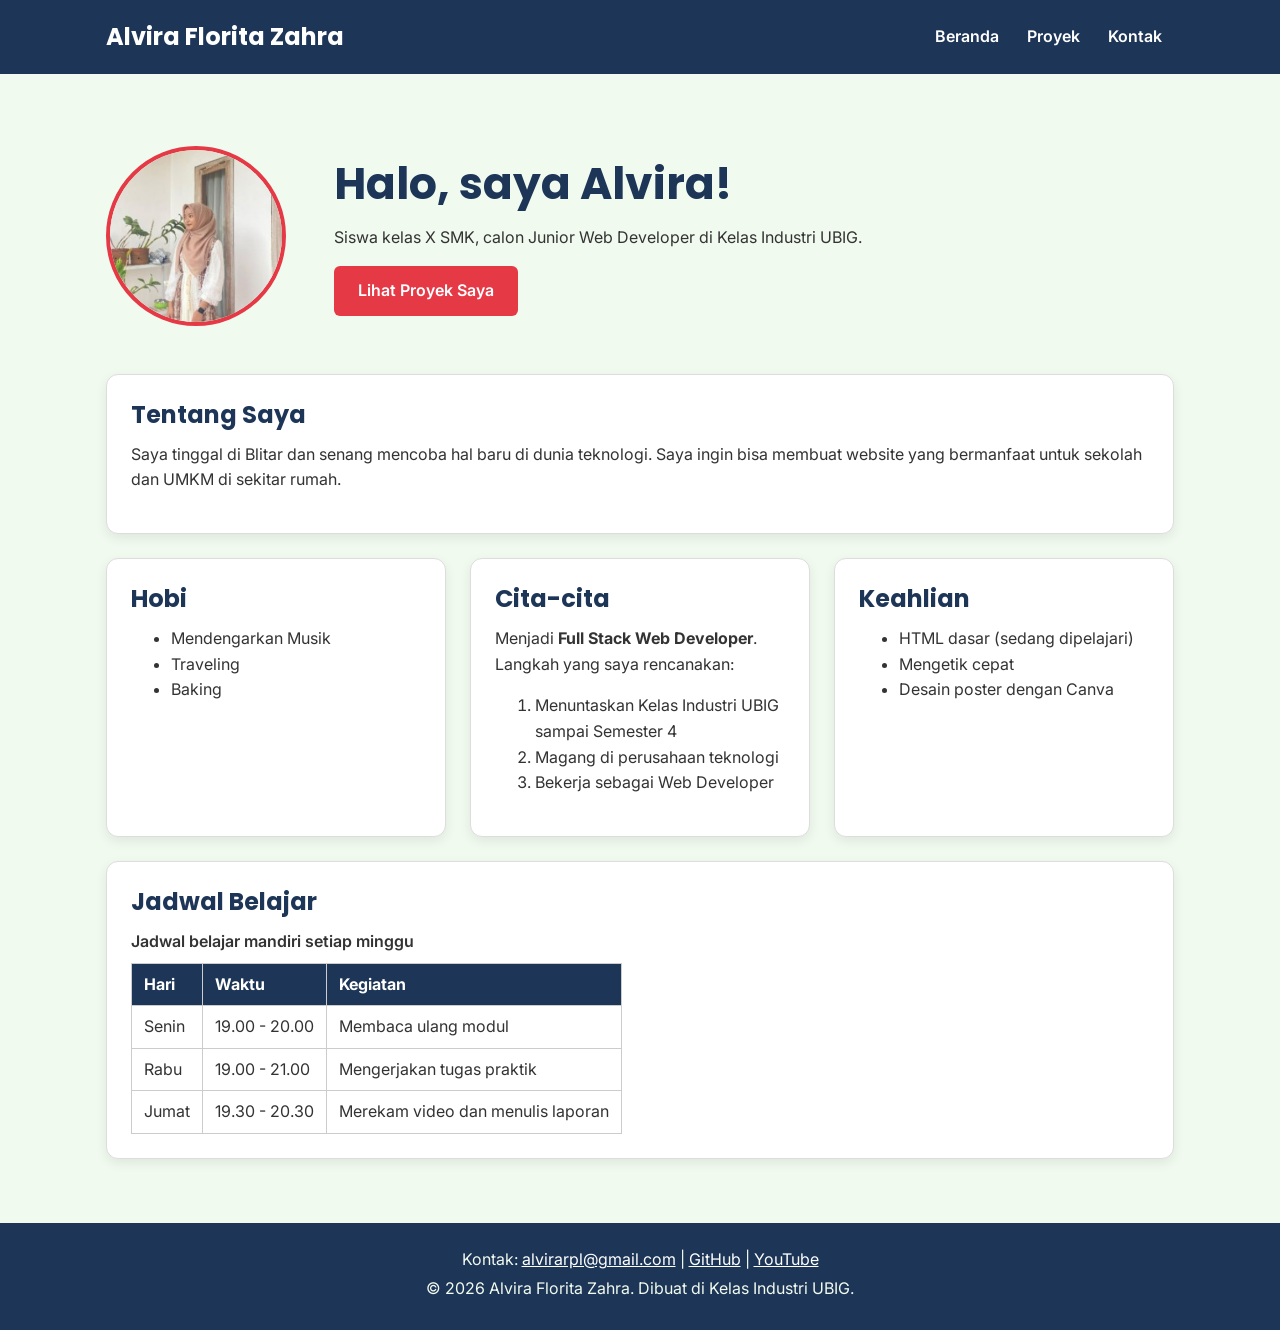
==== index.html @ 4e672d51 "feat: menambahkan html pertama" ====
<!DOCTYPE html>
<html lang="id">
<head>
  <meta charset="UTF-8">
  <meta name="viewport" content="width=device-width, initial-scale=1.0">
  <title>Alvira Florita Zahra | Beranda</title>
  <link rel="preconnect" href="https://fonts.googleapis.com">
  <link rel="preconnect" href="https://fonts.gstatic.com" crossorigin>
  <link href="https://fonts.googleapis.com/css2?family=Inter:wght@400;600&family=Poppins:wght@600;700&display=swap" rel="stylesheet">
  <link rel="stylesheet" href="css/style.css">
</head>
<body>
  <header>
    <div class="container navbar">
      <h1>Alvira Florita Zahra</h1>
      <nav class="menu-laptop">
        <ul>
          <li><a href="index.html">Beranda</a></li>
          <li><a href="proyek.html">Proyek</a></li>
          <li><a href="kontak.html">Kontak</a></li>
        </ul>
      </nav>
      <!-- Tantangan: menu ponsel yang bisa dibuka-tutup -->
      <details class="menu-ponsel">
        <summary>Menu</summary>
        <nav>
          <ul>
            <li><a href="index.html">Beranda</a></li>
            <li><a href="proyek.html">Proyek</a></li>
            <li><a href="kontak.html">Kontak</a></li>
          </ul>
        </nav>
      </details>
    </div>
  </header>

  <main>
    <div class="container">
      <section class="hero">
        <img src="img/Foto Profil.jpg" alt="Foto profil Andi Pratama" width="180">
        <div>
          <h2>Halo, saya Alvira!</h2>
          <p>Siswa kelas X SMK, calon Junior Web Developer di Kelas Industri UBIG.</p>
          <a href="proyek.html" class="tombol">Lihat Proyek Saya</a>
        </div>
      </section>

      <section class="kartu">
        <h2>Tentang Saya</h2>
        <p>Saya tinggal di Blitar dan senang mencoba hal baru di dunia teknologi. Saya ingin bisa membuat website yang bermanfaat untuk sekolah dan UMKM di sekitar rumah.</p>
      </section>

      <div class="daftar-kartu">
        <section class="kartu">
          <h2>Hobi</h2>
          <ul>
            <li>Mendengarkan Musik</li>
            <li>Traveling</li>
            <li>Baking</li>
          </ul>
        </section>

        <section class="kartu">
          <h2>Cita-cita</h2>
          <p>Menjadi <strong>Full Stack Web Developer</strong>. Langkah yang saya rencanakan:</p>
          <ol>
            <li>Menuntaskan Kelas Industri UBIG sampai Semester 4</li>
            <li>Magang di perusahaan teknologi</li>
            <li>Bekerja sebagai Web Developer</li>
          </ol>
        </section>

        <section class="kartu">
          <h2>Keahlian</h2>
          <ul>
            <li>HTML dasar (sedang dipelajari)</li>
            <li>Mengetik cepat</li>
            <li>Desain poster dengan Canva</li>
          </ul>
        </section>
      </div>

      <section class="kartu">
        <h2>Jadwal Belajar</h2>
        <table>
          <caption>Jadwal belajar mandiri setiap minggu</caption>
          <thead>
            <tr>
              <th>Hari</th>
              <th>Waktu</th>
              <th>Kegiatan</th>
            </tr>
          </thead>
          <tbody>
            <tr>
              <td>Senin</td>
              <td>19.00 - 20.00</td>
              <td>Membaca ulang modul</td>
            </tr>
            <tr>
              <td>Rabu</td>
              <td>19.00 - 21.00</td>
              <td>Mengerjakan tugas praktik</td>
            </tr>
            <tr>
              <td>Jumat</td>
              <td>19.30 - 20.30</td>
              <td>Merekam video dan menulis laporan</td>
            </tr>
          </tbody>
        </table>
      </section>
    </div>
  </main>

  <footer>
    <p>Kontak: <a href="mailto:alvirarpl@gmail.com">alvirarpl@gmail.com</a> |
      <a href="https://github.com/" target="_blank">GitHub</a> |
      <a href="https://www.youtube.com/" target="_blank">YouTube</a></p>
    <p>&copy; 2026 Alvira Florita Zahra. Dibuat di Kelas Industri UBIG.</p>
  </footer>
</body>
</html>
---- css/style.css ----
/* Gaya portofolio Alvira Florita Zahra
   Palet: #1D3557 (utama), #E63946 (aksen), #F1FAEE (latar)
   Huruf: Poppins (judul), Inter (isi)
   Tata letak: mobile first, titik ubah 768px (tablet) dan 1024px (laptop) */

/* 1. Reset */
* {
  box-sizing: border-box;
  margin: 0;
}

img {
  max-width: 100%;
  height: auto;
}

/* 2. Dasar halaman: warna dan huruf */
body {
  font-family: "Inter", Arial, sans-serif;
  font-size: 1rem;
  line-height: 1.6;
  color: #333333;
  background-color: #F1FAEE;
}

h1, h2, h3 {
  font-family: "Poppins", Arial, sans-serif;
  color: #1D3557;
  line-height: 1.3;
}

h2 {
  margin-bottom: 0.75rem;
}

p, ul, ol {
  margin-bottom: 1rem;
}

a {
  color: #E63946;
}

/* 3. Wadah, header, dan menu */
.container {
  max-width: 1100px;
  margin: 0 auto;
  padding: 0 1rem;
}

header {
  background-color: #1D3557;
  color: #FFFFFF;
  padding: 1rem 0;
}

header h1 {
  color: #FFFFFF;
  font-size: 1.5rem;
}

.navbar {
  display: flex;
  flex-wrap: wrap;
  justify-content: space-between;
  align-items: center;
  gap: 0.5rem;
}

nav ul {
  display: flex;
  gap: 0.25rem;
  padding: 0;
  margin: 0;
  list-style: none;
}

nav a {
  display: inline-block;
  padding: 0.5rem 0.75rem;
  border-radius: 6px;
  color: #FFFFFF;
  font-weight: 600;
  text-decoration: none;
}

/* Tantangan: menu ponsel buka-tutup dengan details */
.menu-laptop {
  display: none;
}

.menu-ponsel summary {
  padding: 0.5rem 0.75rem;
  border: 1px solid #FFFFFF;
  border-radius: 6px;
  font-weight: 600;
  cursor: pointer;
}

.menu-ponsel ul {
  flex-direction: column;
  margin-top: 0.5rem;
}

/* 4. Isi utama, hero, dan kartu */
main {
  padding: 1.5rem 0;
}

.hero {
  display: flex;
  flex-direction: column;
  align-items: center;
  gap: 1.5rem;
  padding: 1rem 0 2rem;
  text-align: center;
}

.hero img {
  border: 4px solid #E63946;
  border-radius: 50%;
}

.hero h2 {
  font-size: 2rem;
}

.tombol {
  display: inline-block;
  padding: 0.75rem 1.5rem;
  border-radius: 6px;
  background-color: #E63946;
  color: #FFFFFF;
  font-weight: 600;
  text-decoration: none;
}

.kartu {
  background-color: #FFFFFF;
  padding: 1rem;
  margin-bottom: 1.5rem;
  border: 1px solid #DDDDDD;
  border-radius: 12px;
  box-shadow: 0 4px 12px rgba(0, 0, 0, 0.08);
}

.daftar-kartu {
  display: flex;
  flex-wrap: wrap;
  gap: 1.5rem;
  margin-bottom: 1.5rem;
}

.daftar-kartu .kartu {
  flex: 1 1 280px;
  margin-bottom: 0;
}

article img {
  border-radius: 8px;
  border: 1px solid #DDDDDD;
}

/* 5. Tabel */
table {
  border-collapse: collapse;
}

caption {
  font-weight: 600;
  text-align: left;
  margin-bottom: 0.5rem;
}

th, td {
  border: 1px solid #CCCCCC;
  padding: 0.5rem 0.75rem;
  text-align: left;
}

th {
  background-color: #1D3557;
  color: #FFFFFF;
}

/* 6. Form */
label {
  font-weight: 600;
}

input, select, textarea {
  width: 100%;
  max-width: 22rem;
  padding: 0.6rem;
  margin-top: 0.25rem;
  border: 1px solid #CCCCCC;
  border-radius: 6px;
  font-family: inherit;
  font-size: 1rem;
}

button {
  padding: 0.75rem 1.5rem;
  border: none;
  border-radius: 6px;
  background-color: #E63946;
  color: #FFFFFF;
  font-family: inherit;
  font-size: 1rem;
  font-weight: 600;
  cursor: pointer;
}

/* 7. Footer */
footer {
  background-color: #1D3557;
  color: #F1FAEE;
  text-align: center;
  padding: 1.5rem;
}

footer p {
  margin-bottom: 0.25rem;
}

footer a {
  color: #FFFFFF;
}

/* 8. Tablet: lebar layar 768px ke atas */
@media (min-width: 768px) {
  .menu-laptop {
    display: block;
  }

  .menu-ponsel {
    display: none;
  }

  .hero {
    flex-direction: row;
    padding: 2rem 0 3rem;
    text-align: left;
  }

  .kartu {
    padding: 1.5rem;
  }
}

/* 9. Laptop: lebar layar 1024px ke atas */
@media (min-width: 1024px) {
  main {
    padding: 2.5rem 0;
  }

  .hero {
    gap: 3rem;
  }

  .hero h2 {
    font-size: 2.75rem;
  }
}
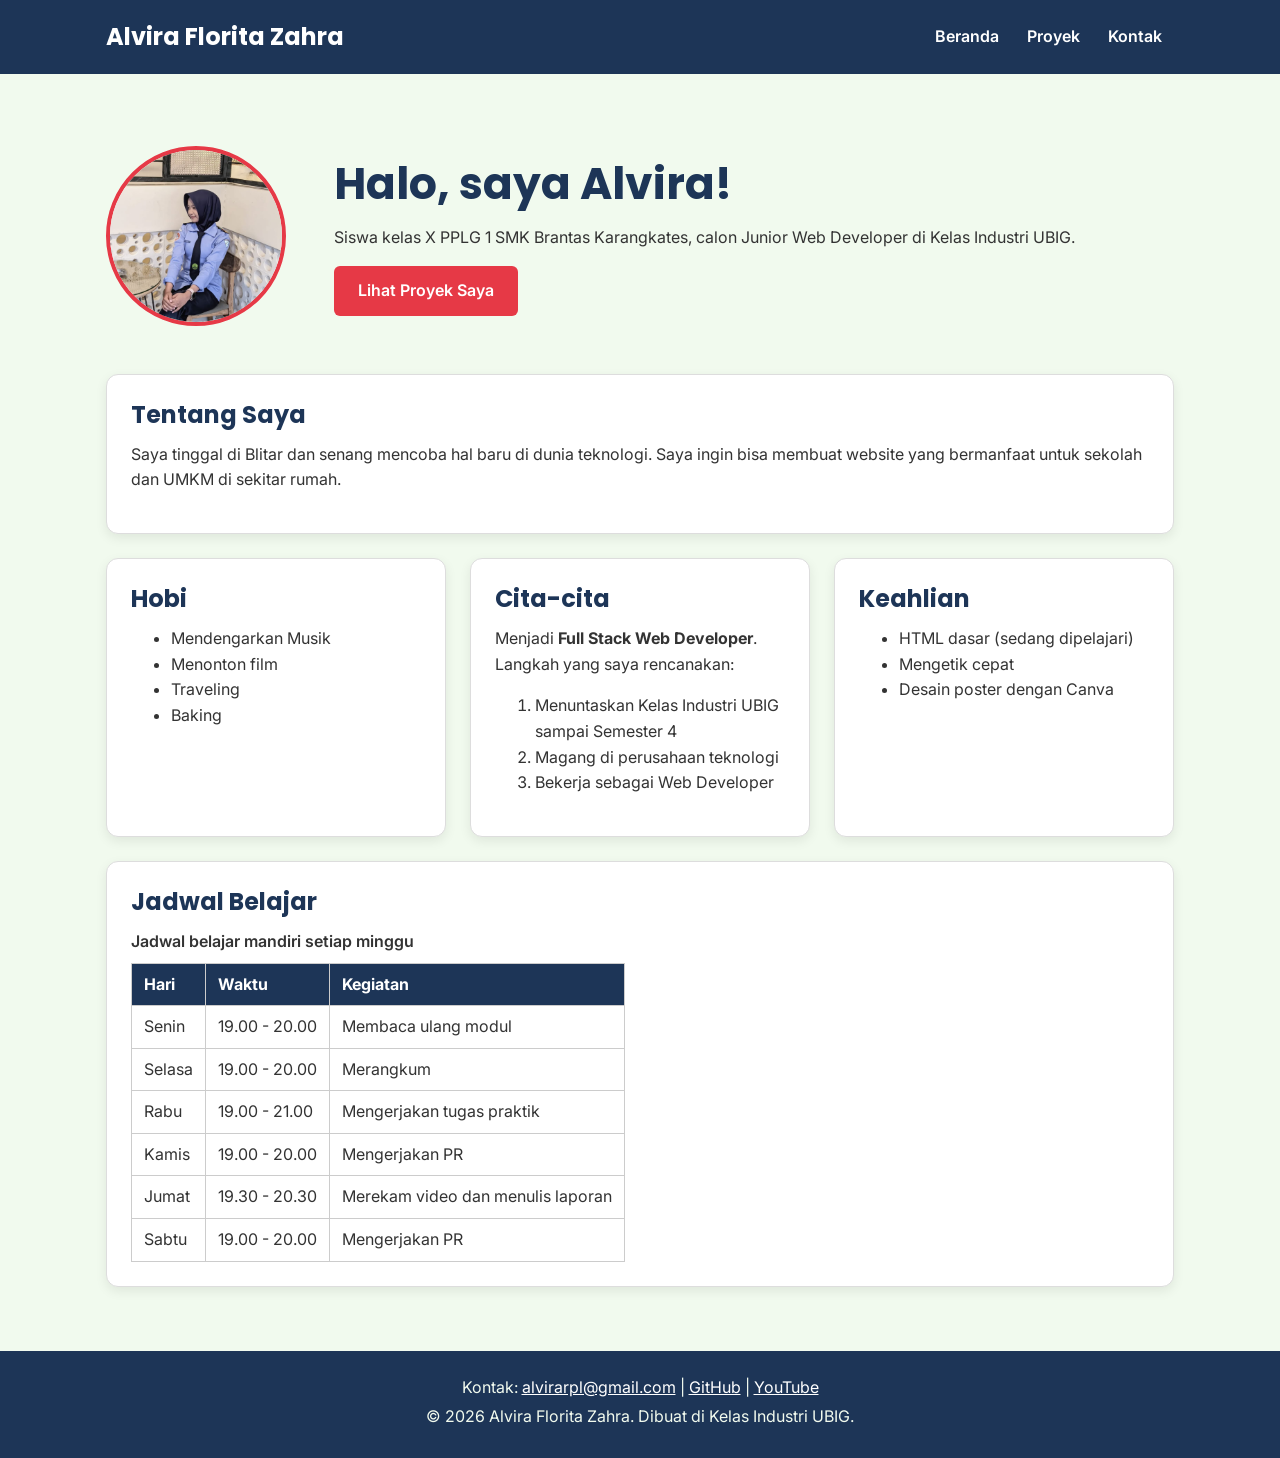
==== commit 0702c595: "Mendaftarkan file HTML dan CSS profil digital" ====
--- a/index.html
+++ b/index.html
@@ -37,10 +37,10 @@
   <main>
     <div class="container">
       <section class="hero">
-        <img src="img/Foto Profil.jpg" alt="Foto profil Andi Pratama" width="180">
+        <img src="img/photoprofile.jpeg" alt="Foto profil Andi Pratama" width="180">
         <div>
           <h2>Halo, saya Alvira!</h2>
-          <p>Siswa kelas X SMK, calon Junior Web Developer di Kelas Industri UBIG.</p>
+          <p>Siswa kelas X PPLG 1 SMK Brantas Karangkates, calon Junior Web Developer di Kelas Industri UBIG.</p>
           <a href="proyek.html" class="tombol">Lihat Proyek Saya</a>
         </div>
       </section>
@@ -55,6 +55,7 @@
           <h2>Hobi</h2>
           <ul>
             <li>Mendengarkan Musik</li>
+            <li>Menonton film</li>
             <li>Traveling</li>
             <li>Baking</li>
           </ul>
@@ -98,14 +99,29 @@
               <td>Membaca ulang modul</td>
             </tr>
             <tr>
+              <td>Selasa</td>
+              <td>19.00 - 20.00</td>
+              <td>Merangkum</td>
+            </tr>
+            <tr>
               <td>Rabu</td>
               <td>19.00 - 21.00</td>
               <td>Mengerjakan tugas praktik</td>
             </tr>
             <tr>
+              <td>Kamis</td>
+              <td>19.00 - 20.00</td>
+              <td>Mengerjakan PR</td>
+            </tr>
+            <tr>
               <td>Jumat</td>
               <td>19.30 - 20.30</td>
               <td>Merekam video dan menulis laporan</td>
+            </tr>
+            <tr>
+              <td>Sabtu</td>
+              <td>19.00 - 20.00</td>
+              <td>Mengerjakan PR</td>
             </tr>
           </tbody>
         </table>
@@ -115,8 +131,8 @@
 
   <footer>
     <p>Kontak: <a href="mailto:alvirarpl@gmail.com">alvirarpl@gmail.com</a> |
-      <a href="https://github.com/" target="_blank">GitHub</a> |
-      <a href="https://www.youtube.com/" target="_blank">YouTube</a></p>
+      <a href="https://github.com/floritazahra" target="_blank">GitHub</a> |
+      <a href="https://www.youtube.com/@AlviraRpl" target="_blank">YouTube</a></p>
     <p>&copy; 2026 Alvira Florita Zahra. Dibuat di Kelas Industri UBIG.</p>
   </footer>
 </body>
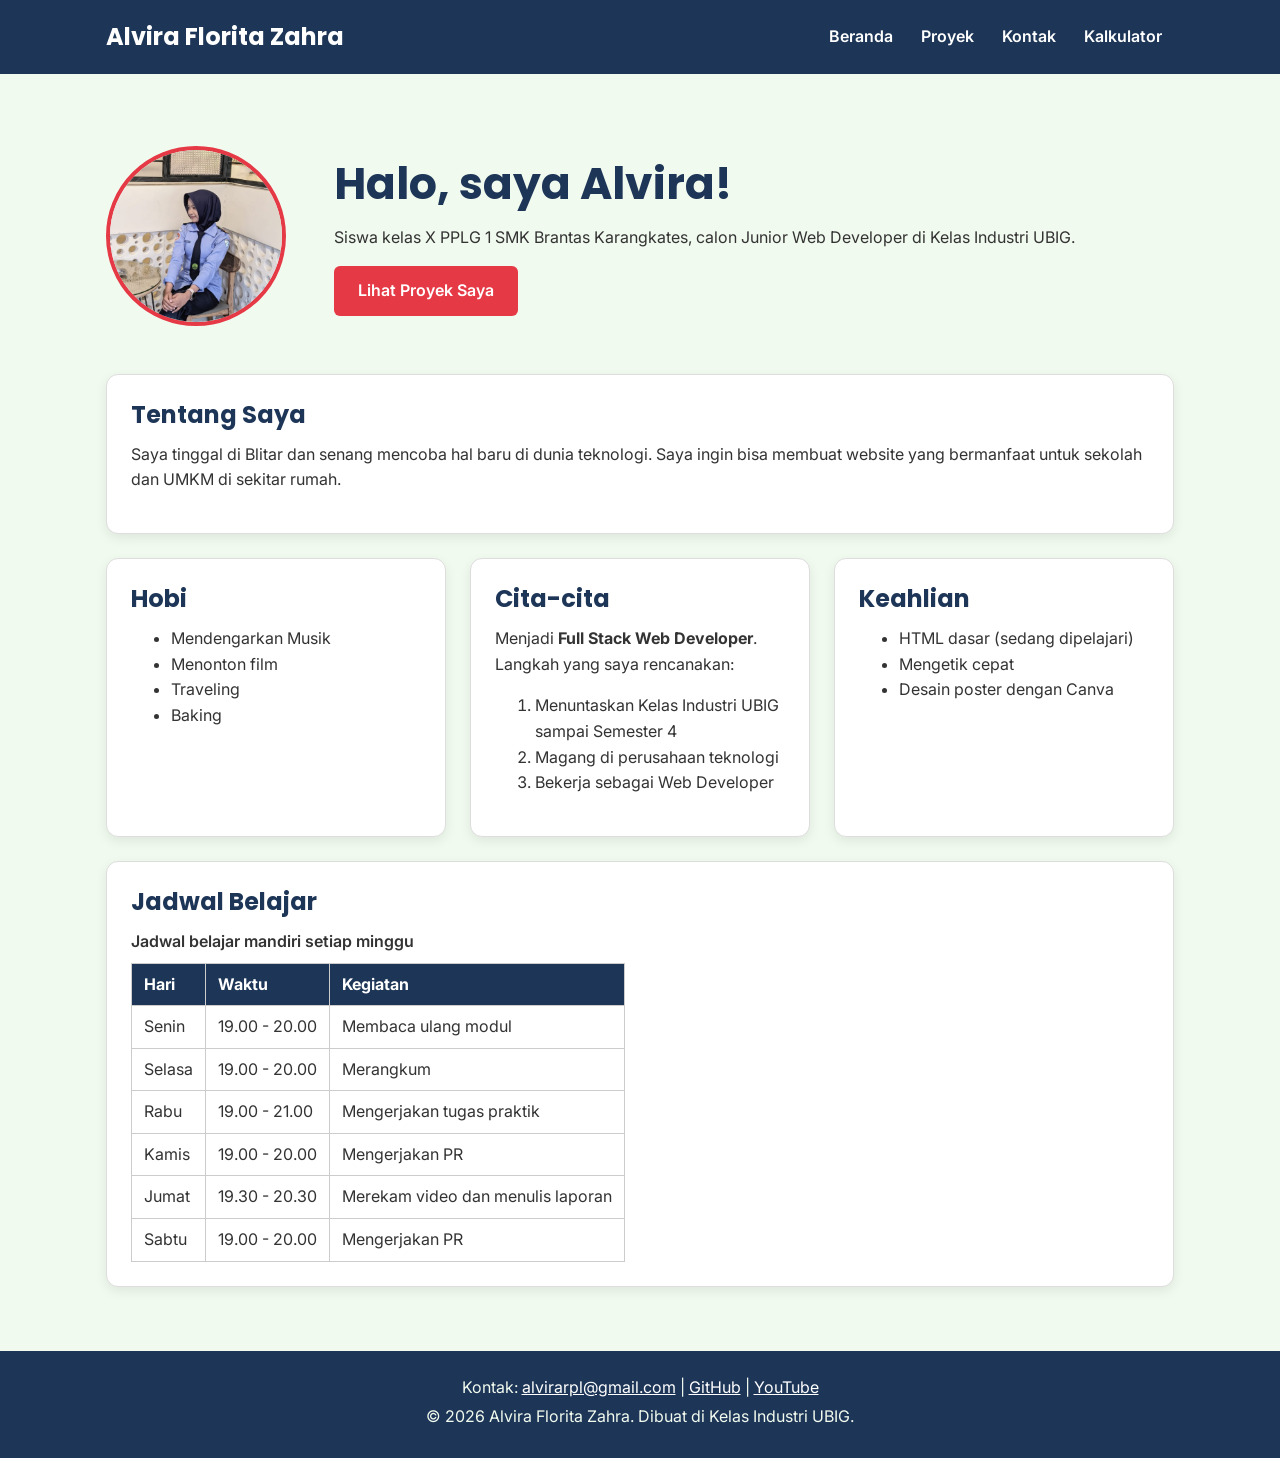
==== commit c626d2d3: "add a file" ====
--- a/index.html
+++ b/index.html
@@ -18,6 +18,7 @@
           <li><a href="index.html">Beranda</a></li>
           <li><a href="proyek.html">Proyek</a></li>
           <li><a href="kontak.html">Kontak</a></li>
+          <li><a href="kalkulator.html">Kalkulator</a></li>
         </ul>
       </nav>
       <!-- Tantangan: menu ponsel yang bisa dibuka-tutup -->
@@ -28,6 +29,7 @@
             <li><a href="index.html">Beranda</a></li>
             <li><a href="proyek.html">Proyek</a></li>
             <li><a href="kontak.html">Kontak</a></li>
+            <li><a href="kalkulator.html">Kalkulator</a></li>
           </ul>
         </nav>
       </details>
@@ -128,6 +130,7 @@
       </section>
     </div>
   </main>
+  <script src="js/latihan.js"></script>
 
   <footer>
     <p>Kontak: <a href="mailto:alvirarpl@gmail.com">alvirarpl@gmail.com</a> |
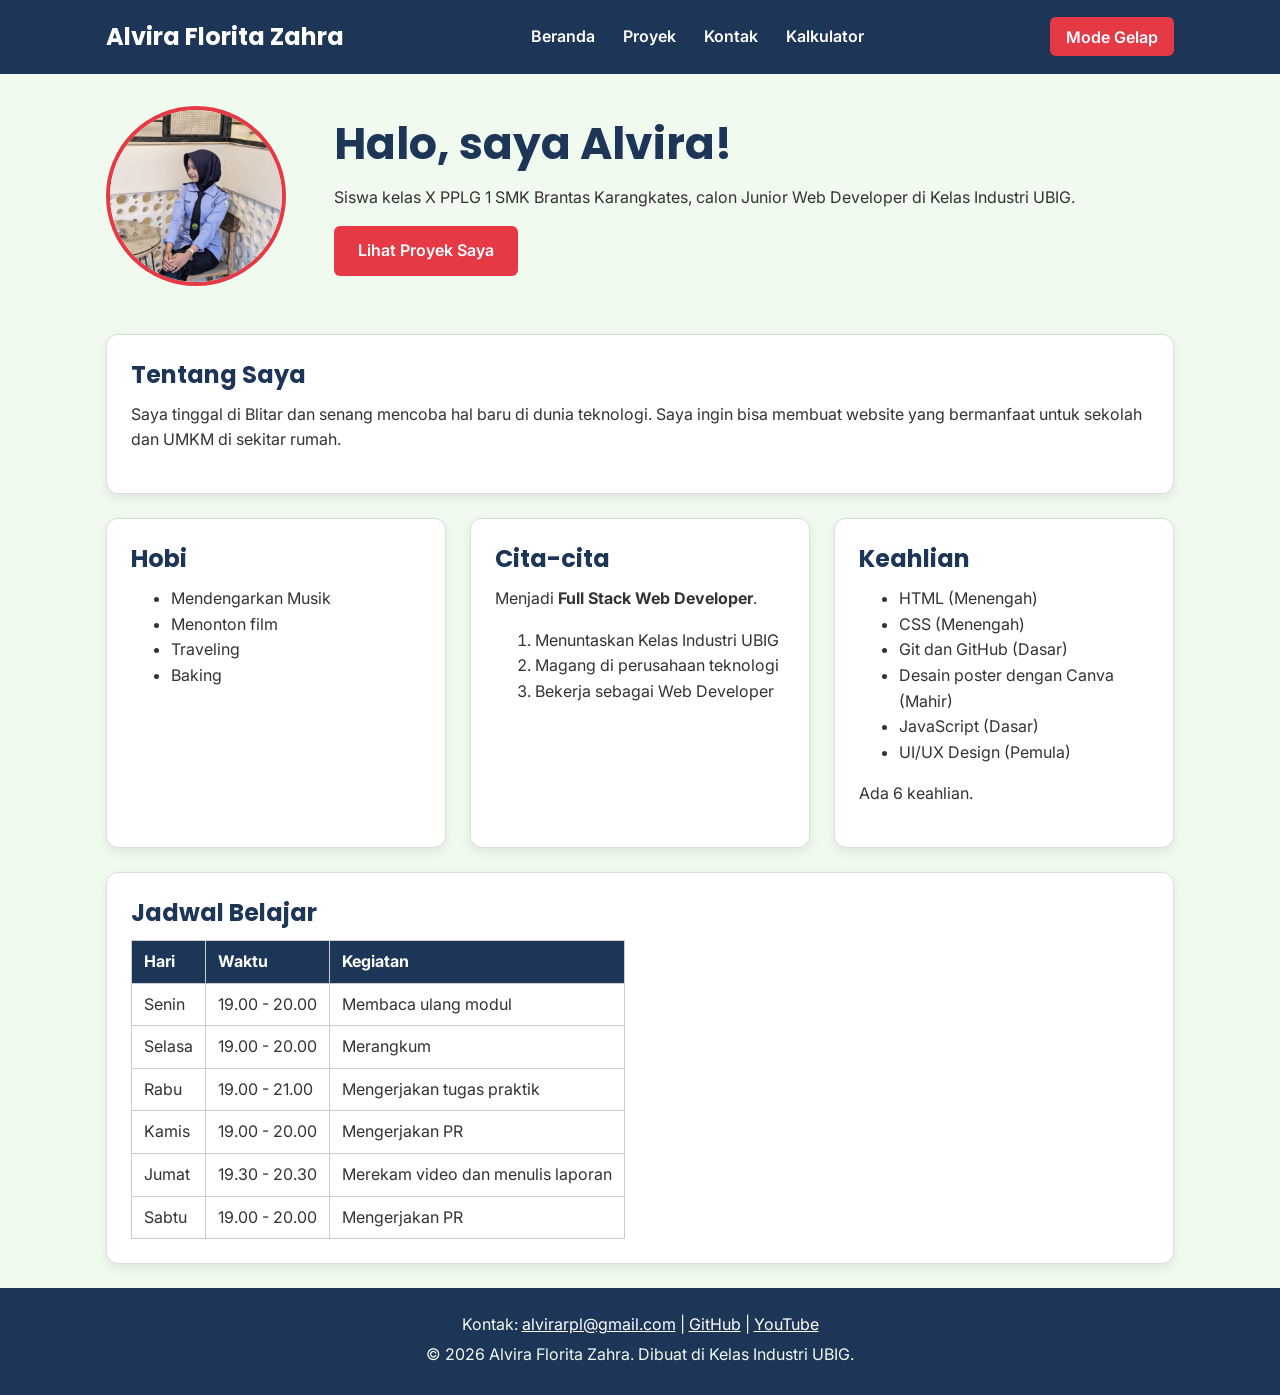
==== commit a3c52ebb: "Menambahkan fitur Array Object DOM dan Event" ====
--- a/index.html
+++ b/index.html
@@ -1,19 +1,23 @@
 <!DOCTYPE html>
 <html lang="id">
+
 <head>
   <meta charset="UTF-8">
   <meta name="viewport" content="width=device-width, initial-scale=1.0">
   <title>Alvira Florita Zahra | Beranda</title>
   <link rel="preconnect" href="https://fonts.googleapis.com">
   <link rel="preconnect" href="https://fonts.gstatic.com" crossorigin>
-  <link href="https://fonts.googleapis.com/css2?family=Inter:wght@400;600&family=Poppins:wght@600;700&display=swap" rel="stylesheet">
+  <link href="https://fonts.googleapis.com/css2?family=Inter:wght@400;600&family=Poppins:wght@600;700&display=swap"
+    rel="stylesheet">
   <link rel="stylesheet" href="css/style.css">
+  <script src="js/main.js" defer></script>
 </head>
+
 <body>
   <header>
     <div class="container navbar">
       <h1>Alvira Florita Zahra</h1>
-      <nav class="menu-laptop">
+      <nav>
         <ul>
           <li><a href="index.html">Beranda</a></li>
           <li><a href="proyek.html">Proyek</a></li>
@@ -21,122 +25,107 @@
           <li><a href="kalkulator.html">Kalkulator</a></li>
         </ul>
       </nav>
-      <!-- Tantangan: menu ponsel yang bisa dibuka-tutup -->
-      <details class="menu-ponsel">
-        <summary>Menu</summary>
-        <nav>
-          <ul>
-            <li><a href="index.html">Beranda</a></li>
-            <li><a href="proyek.html">Proyek</a></li>
-            <li><a href="kontak.html">Kontak</a></li>
-            <li><a href="kalkulator.html">Kalkulator</a></li>
-          </ul>
-        </nav>
-      </details>
+      <button id="tombol-tema">Mode Gelap</button>
     </div>
   </header>
 
-  <main>
-    <div class="container">
-      <section class="hero">
-        <img src="img/photoprofile.jpeg" alt="Foto profil Andi Pratama" width="180">
-        <div>
-          <h2>Halo, saya Alvira!</h2>
-          <p>Siswa kelas X PPLG 1 SMK Brantas Karangkates, calon Junior Web Developer di Kelas Industri UBIG.</p>
-          <a href="proyek.html" class="tombol">Lihat Proyek Saya</a>
-        </div>
+  <main class="container">
+    <section class="hero">
+      <img src="img/photoprofile.jpeg" alt="Foto profil Alvira" width="180">
+      <div>
+        <h2>Halo, saya Alvira!</h2>
+        <p>Siswa kelas X PPLG 1 SMK Brantas Karangkates, calon Junior Web Developer di Kelas Industri UBIG.</p>
+        <a href="proyek.html" class="tombol">Lihat Proyek Saya</a>
+      </div>
+    </section>
+
+    <section class="kartu">
+      <h2>Tentang Saya</h2>
+      <p>Saya tinggal di Blitar dan senang mencoba hal baru di dunia teknologi. Saya ingin bisa membuat website yang
+        bermanfaat untuk sekolah dan UMKM di sekitar rumah.</p>
+    </section>
+
+    <div class="daftar-kartu">
+      <section class="kartu">
+        <h2>Hobi</h2>
+        <ul>
+          <li>Mendengarkan Musik</li>
+          <li>Menonton film</li>
+          <li>Traveling</li>
+          <li>Baking</li>
+        </ul>
       </section>
 
       <section class="kartu">
-        <h2>Tentang Saya</h2>
-        <p>Saya tinggal di Blitar dan senang mencoba hal baru di dunia teknologi. Saya ingin bisa membuat website yang bermanfaat untuk sekolah dan UMKM di sekitar rumah.</p>
+        <h2>Cita-cita</h2>
+        <p>Menjadi <strong>Full Stack Web Developer</strong>.</p>
+        <ol>
+          <li>Menuntaskan Kelas Industri UBIG</li>
+          <li>Magang di perusahaan teknologi</li>
+          <li>Bekerja sebagai Web Developer</li>
+        </ol>
       </section>
 
-      <div class="daftar-kartu">
-        <section class="kartu">
-          <h2>Hobi</h2>
-          <ul>
-            <li>Mendengarkan Musik</li>
-            <li>Menonton film</li>
-            <li>Traveling</li>
-            <li>Baking</li>
-          </ul>
-        </section>
-
-        <section class="kartu">
-          <h2>Cita-cita</h2>
-          <p>Menjadi <strong>Full Stack Web Developer</strong>. Langkah yang saya rencanakan:</p>
-          <ol>
-            <li>Menuntaskan Kelas Industri UBIG sampai Semester 4</li>
-            <li>Magang di perusahaan teknologi</li>
-            <li>Bekerja sebagai Web Developer</li>
-          </ol>
-        </section>
-
-        <section class="kartu">
-          <h2>Keahlian</h2>
-          <ul>
-            <li>HTML dasar (sedang dipelajari)</li>
-            <li>Mengetik cepat</li>
-            <li>Desain poster dengan Canva</li>
-          </ul>
-        </section>
-      </div>
-
       <section class="kartu">
-        <h2>Jadwal Belajar</h2>
-        <table>
-          <caption>Jadwal belajar mandiri setiap minggu</caption>
-          <thead>
-            <tr>
-              <th>Hari</th>
-              <th>Waktu</th>
-              <th>Kegiatan</th>
-            </tr>
-          </thead>
-          <tbody>
-            <tr>
-              <td>Senin</td>
-              <td>19.00 - 20.00</td>
-              <td>Membaca ulang modul</td>
-            </tr>
-            <tr>
-              <td>Selasa</td>
-              <td>19.00 - 20.00</td>
-              <td>Merangkum</td>
-            </tr>
-            <tr>
-              <td>Rabu</td>
-              <td>19.00 - 21.00</td>
-              <td>Mengerjakan tugas praktik</td>
-            </tr>
-            <tr>
-              <td>Kamis</td>
-              <td>19.00 - 20.00</td>
-              <td>Mengerjakan PR</td>
-            </tr>
-            <tr>
-              <td>Jumat</td>
-              <td>19.30 - 20.30</td>
-              <td>Merekam video dan menulis laporan</td>
-            </tr>
-            <tr>
-              <td>Sabtu</td>
-              <td>19.00 - 20.00</td>
-              <td>Mengerjakan PR</td>
-            </tr>
-          </tbody>
-        </table>
+        <h2>Keahlian</h2>
+        <ul id="daftar-skill"></ul>
+        <p id="jumlah-skill"></p>
       </section>
     </div>
+
+    <section class="kartu">
+      <h2>Jadwal Belajar</h2>
+      <table>
+        <thead>
+          <tr>
+            <th>Hari</th>
+            <th>Waktu</th>
+            <th>Kegiatan</th>
+          </tr>
+        </thead>
+        <tbody>
+          <tr>
+            <td>Senin</td>
+            <td>19.00 - 20.00</td>
+            <td>Membaca ulang modul</td>
+          </tr>
+          <tr>
+            <td>Selasa</td>
+            <td>19.00 - 20.00</td>
+            <td>Merangkum</td>
+          </tr>
+          <tr>
+            <td>Rabu</td>
+            <td>19.00 - 21.00</td>
+            <td>Mengerjakan tugas praktik</td>
+          </tr>
+          <tr>
+            <td>Kamis</td>
+            <td>19.00 - 20.00</td>
+            <td>Mengerjakan PR</td>
+          </tr>
+          <tr>
+            <td>Jumat</td>
+            <td>19.30 - 20.30</td>
+            <td>Merekam video dan menulis laporan</td>
+          </tr>
+          <tr>
+            <td>Sabtu</td>
+            <td>19.00 - 20.00</td>
+            <td>Mengerjakan PR</td>
+          </tr>
+        </tbody>
+      </table>
+    </section>
   </main>
-  <script src="js/latihan.js"></script>
 
   <footer>
     <p>Kontak: <a href="mailto:alvirarpl@gmail.com">alvirarpl@gmail.com</a> |
       <a href="https://github.com/floritazahra" target="_blank">GitHub</a> |
-      <a href="https://www.youtube.com/@AlviraRpl" target="_blank">YouTube</a></p>
+      <a href="https://www.youtube.com/@AlviraRpl" target="_blank">YouTube</a>
+    </p>
     <p>&copy; 2026 Alvira Florita Zahra. Dibuat di Kelas Industri UBIG.</p>
   </footer>
 </body>
-</html>
+
+</html>
--- a/css/style.css
+++ b/css/style.css
@@ -23,7 +23,9 @@
   background-color: #F1FAEE;
 }
 
-h1, h2, h3 {
+h1,
+h2,
+h3 {
   font-family: "Poppins", Arial, sans-serif;
   color: #1D3557;
   line-height: 1.3;
@@ -33,7 +35,9 @@
   margin-bottom: 0.75rem;
 }
 
-p, ul, ol {
+p,
+ul,
+ol {
   margin-bottom: 1rem;
 }
 
@@ -172,7 +176,8 @@
   margin-bottom: 0.5rem;
 }
 
-th, td {
+th,
+td {
   border: 1px solid #CCCCCC;
   padding: 0.5rem 0.75rem;
   text-align: left;
@@ -188,7 +193,9 @@
   font-weight: 600;
 }
 
-input, select, textarea {
+input,
+select,
+textarea {
   width: 100%;
   max-width: 22rem;
   padding: 0.6rem;
@@ -262,3 +269,103 @@
     font-size: 2.75rem;
   }
 }
+
+/* =================================
+   TAMBAHAN MODUL P1-W07
+   ================================= */
+
+/* Tombol mode gelap */
+body {
+  transition: background-color 0.3s, color 0.3s;
+}
+
+#tombol-tema {
+  padding: 0.6rem 1rem;
+  background-color: #E63946;
+  color: white;
+}
+
+/* Tampilan mode gelap */
+body.gelap {
+  background-color: #172033;
+  color: #F1FAEE;
+}
+
+body.gelap h1,
+body.gelap h2,
+body.gelap h3 {
+  color: #F1FAEE;
+}
+
+body.gelap .kartu {
+  background-color: #243149;
+  color: #F1FAEE;
+  border-color: #526078;
+}
+
+body.gelap table,
+body.gelap th,
+body.gelap td {
+  border-color: #64748B;
+}
+
+body.gelap input,
+body.gelap textarea,
+body.gelap select {
+  background-color: #243149;
+  color: white;
+  border-color: #64748B;
+}
+
+/* Filter kategori proyek */
+.filter-proyek {
+  display: flex;
+  flex-wrap: wrap;
+  gap: 0.5rem;
+  margin: 1rem 0;
+}
+
+.tombol-filter {
+  background-color: #E2E8F0;
+  color: #1D3557;
+  padding: 0.6rem 1rem;
+}
+
+.tombol-filter.aktif {
+  background-color: #1D3557;
+  color: white;
+}
+
+/* Label kategori proyek */
+.label {
+  display: inline-block;
+  background-color: #F1FAEE;
+  color: #1D3557;
+  padding: 0.3rem 0.7rem;
+  border-radius: 6px;
+  font-weight: 600;
+  margin-bottom: 0.5rem;
+}
+
+/* Tampilan kartu proyek */
+#daftar-proyek .kartu {
+  flex: 1 1 280px;
+}
+
+#daftar-proyek img {
+  width: 100%;
+  max-width: 280px;
+  margin: 0.5rem 0;
+}
+
+/* Penghitung karakter */
+#hitung-karakter {
+  display: block;
+  margin-top: 0.4rem;
+  font-size: 0.9rem;
+  color: #666666;
+}
+
+body.gelap #hitung-karakter {
+  color: #F1FAEE;
+}
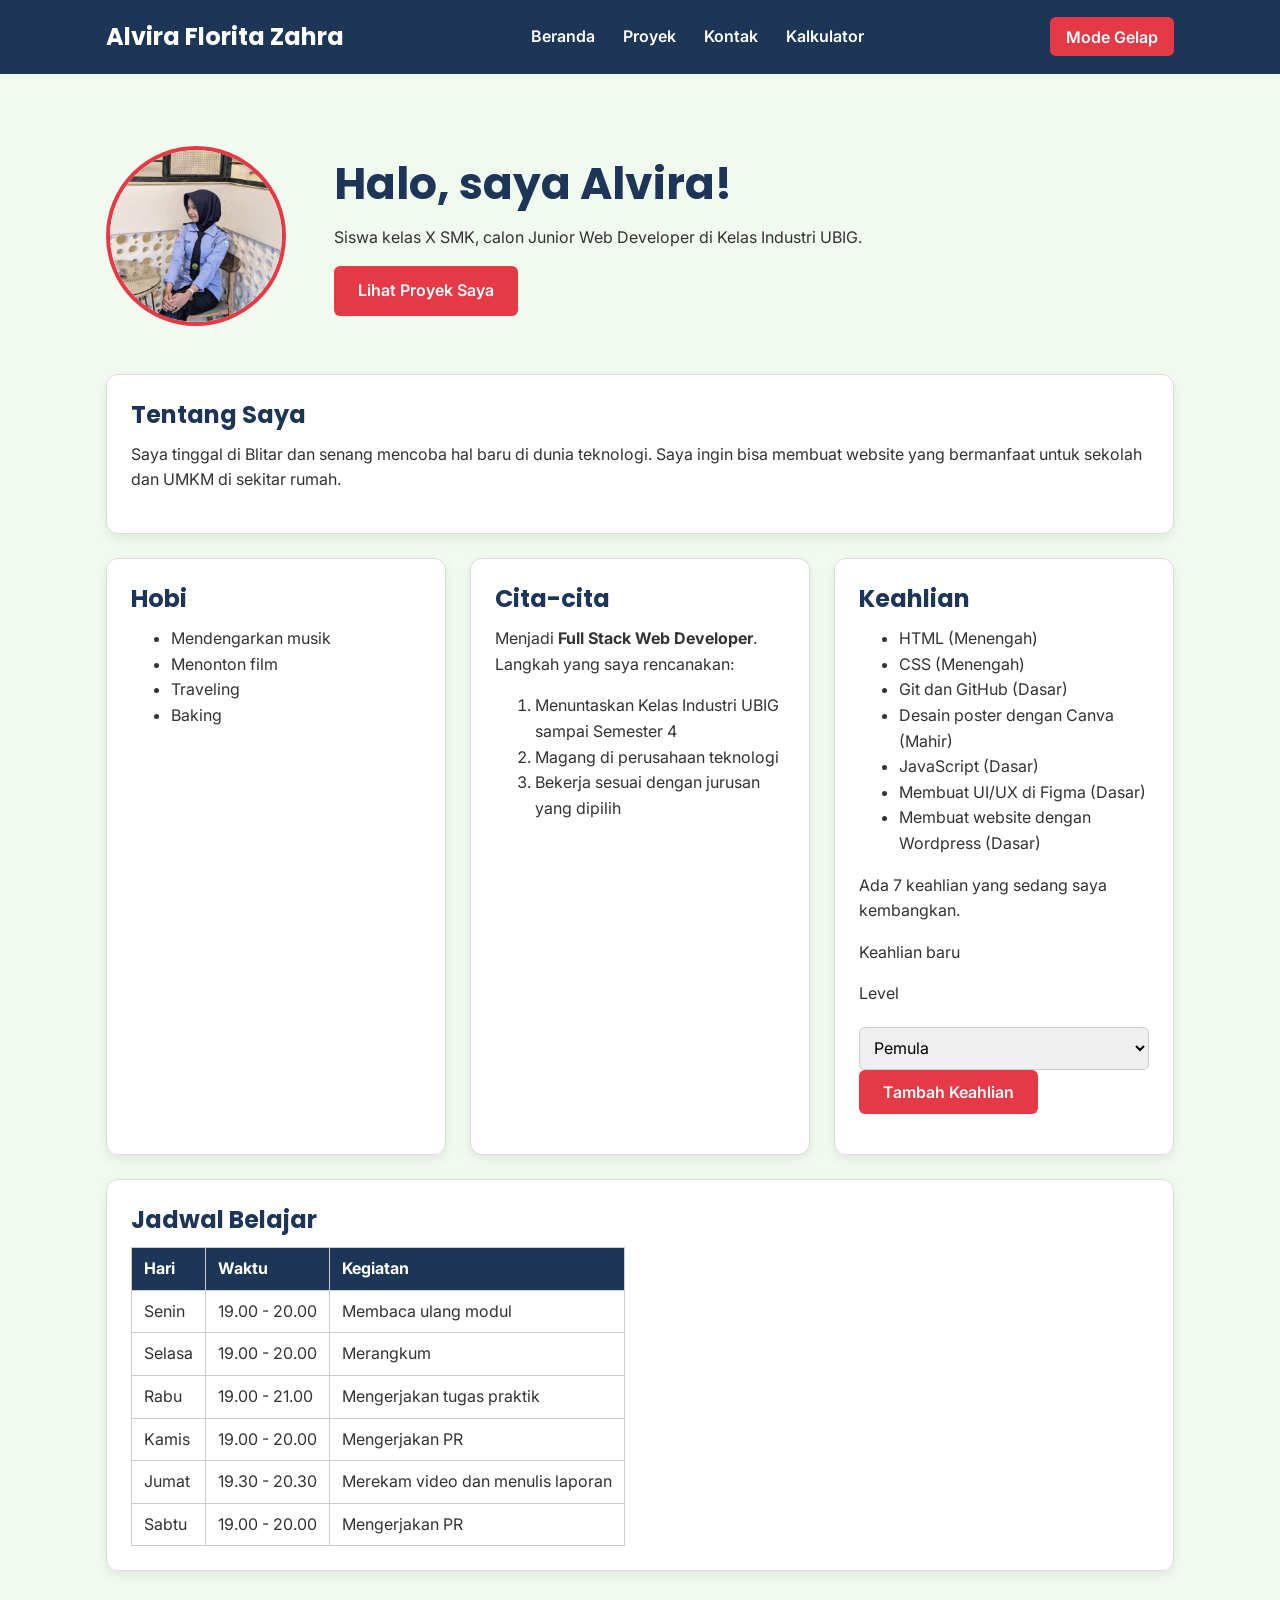
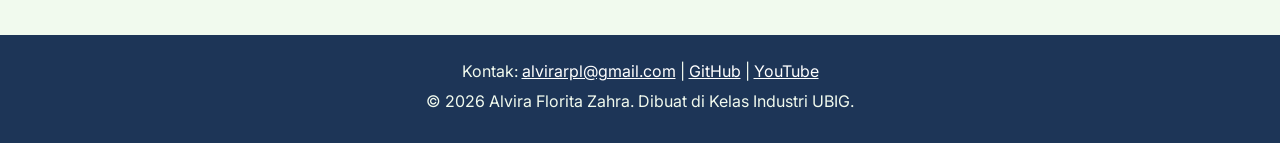
==== commit 8096ed2b: "feat: menambahkan JSON, Fetch API, dan GitHub API" ====
--- a/index.html
+++ b/index.html
@@ -9,15 +9,17 @@
   <link rel="preconnect" href="https://fonts.gstatic.com" crossorigin>
   <link href="https://fonts.googleapis.com/css2?family=Inter:wght@400;600&family=Poppins:wght@600;700&display=swap"
     rel="stylesheet">
+  <link rel="icon" type="image/png" href="img/foto-profil.png">
   <link rel="stylesheet" href="css/style.css">
   <script src="js/main.js" defer></script>
+  <script src="js/latihan.js" defer></script>
 </head>
 
 <body>
   <header>
     <div class="container navbar">
       <h1>Alvira Florita Zahra</h1>
-      <nav>
+      <nav class="menu-laptop">
         <ul>
           <li><a href="index.html">Beranda</a></li>
           <li><a href="proyek.html">Proyek</a></li>
@@ -25,98 +27,121 @@
           <li><a href="kalkulator.html">Kalkulator</a></li>
         </ul>
       </nav>
-      <button id="tombol-tema">Mode Gelap</button>
+      <!-- Tantangan: menu ponsel yang bisa dibuka-tutup -->
+      <details class="menu-ponsel">
+        <summary>Menu</summary>
+        <nav>
+          <ul>
+            <li><a href="index.html">Beranda</a></li>
+            <li><a href="proyek.html">Proyek</a></li>
+            <li><a href="kontak.html">Kontak</a></li>
+            <li><a href="kalkulator.html">Kalkulator</a></li>
+          </ul>
+        </nav>
+      </details>
+      <button type="button" id="tombol-tema" class="tombol-tema">Mode Gelap</button>
     </div>
   </header>
 
-  <main class="container">
-    <section class="hero">
-      <img src="img/photoprofile.jpeg" alt="Foto profil Alvira" width="180">
-      <div>
-        <h2>Halo, saya Alvira!</h2>
-        <p>Siswa kelas X PPLG 1 SMK Brantas Karangkates, calon Junior Web Developer di Kelas Industri UBIG.</p>
-        <a href="proyek.html" class="tombol">Lihat Proyek Saya</a>
-      </div>
-    </section>
-
-    <section class="kartu">
-      <h2>Tentang Saya</h2>
-      <p>Saya tinggal di Blitar dan senang mencoba hal baru di dunia teknologi. Saya ingin bisa membuat website yang
-        bermanfaat untuk sekolah dan UMKM di sekitar rumah.</p>
-    </section>
-
-    <div class="daftar-kartu">
-      <section class="kartu">
-        <h2>Hobi</h2>
-        <ul>
-          <li>Mendengarkan Musik</li>
-          <li>Menonton film</li>
-          <li>Traveling</li>
-          <li>Baking</li>
-        </ul>
+  <main>
+    <div class="container">
+      <section class="hero">
+        <img src="img/photoprofile.jpeg" alt="Foto profil Alvira Florita Zahra" width="180">
+        <div>
+          <h2>Halo, saya Alvira!</h2>
+          <p>Siswa kelas X SMK, calon Junior Web Developer di Kelas Industri UBIG.</p>
+          <a href="proyek.html" class="tombol">Lihat Proyek Saya</a>
+        </div>
       </section>
 
       <section class="kartu">
-        <h2>Cita-cita</h2>
-        <p>Menjadi <strong>Full Stack Web Developer</strong>.</p>
-        <ol>
-          <li>Menuntaskan Kelas Industri UBIG</li>
-          <li>Magang di perusahaan teknologi</li>
-          <li>Bekerja sebagai Web Developer</li>
-        </ol>
+        <h2>Tentang Saya</h2>
+        <p>Saya tinggal di Blitar dan senang mencoba hal baru di dunia teknologi. Saya ingin bisa membuat website yang
+          bermanfaat untuk sekolah dan UMKM di sekitar rumah.</p>
       </section>
 
-      <section class="kartu">
-        <h2>Keahlian</h2>
-        <ul id="daftar-skill"></ul>
-        <p id="jumlah-skill"></p>
-      </section>
-    </div>
+      <div class="daftar-kartu">
+        <section class="kartu">
+          <h2>Hobi</h2>
+          <ul>
+            <li>Mendengarkan musik</li>
+            <li>Menonton film</li>
+            <li>Traveling</li>
+            <li>Baking</li>
+          </ul>
+        </section>
 
-    <section class="kartu">
-      <h2>Jadwal Belajar</h2>
-      <table>
-        <thead>
-          <tr>
-            <th>Hari</th>
-            <th>Waktu</th>
-            <th>Kegiatan</th>
-          </tr>
-        </thead>
-        <tbody>
-          <tr>
-            <td>Senin</td>
-            <td>19.00 - 20.00</td>
-            <td>Membaca ulang modul</td>
-          </tr>
-          <tr>
-            <td>Selasa</td>
-            <td>19.00 - 20.00</td>
-            <td>Merangkum</td>
-          </tr>
-          <tr>
-            <td>Rabu</td>
-            <td>19.00 - 21.00</td>
-            <td>Mengerjakan tugas praktik</td>
-          </tr>
-          <tr>
-            <td>Kamis</td>
-            <td>19.00 - 20.00</td>
-            <td>Mengerjakan PR</td>
-          </tr>
-          <tr>
-            <td>Jumat</td>
-            <td>19.30 - 20.30</td>
-            <td>Merekam video dan menulis laporan</td>
-          </tr>
-          <tr>
-            <td>Sabtu</td>
-            <td>19.00 - 20.00</td>
-            <td>Mengerjakan PR</td>
-          </tr>
-        </tbody>
-      </table>
-    </section>
+        <section class="kartu">
+          <h2>Cita-cita</h2>
+          <p>Menjadi <strong>Full Stack Web Developer</strong>. Langkah yang saya rencanakan:</p>
+          <ol>
+            <li>Menuntaskan Kelas Industri UBIG sampai Semester 4</li>
+            <li>Magang di perusahaan teknologi</li>
+            <li>Bekerja sesuai dengan jurusan yang dipilih</li>
+          </ol>
+        </section>
+        <section class="kartu">
+          <h2>Keahlian</h2>
+          <ul id="daftar-skill"></ul>
+          <p id="jumlah-skill"></p>
+          <div class="tambah-skill">
+            <p id="skill-baru">Keahlian baru</p>
+            <p id="level-baru">Level</p>
+            <select id="level-baru">
+              <var id="level-baru" name="level-baru">
+                <option value="pemula">Pemula</option>
+                <option value="menengah">Menengah</option>
+                <option value="mahir">Mahir</option>
+            </select>
+            <button id="tombol-skill">Tambah Keahlian</button>
+            <p id="pesan-skill" class="keterangan"></p>
+          </div>
+        </section>
+
+        <section class="kartu">
+          <h2>Jadwal Belajar</h2>
+          <table>
+            <thead>
+              <tr>
+                <th>Hari</th>
+                <th>Waktu</th>
+                <th>Kegiatan</th>
+              </tr>
+            </thead>
+            <tbody>
+              <tr>
+                <td>Senin</td>
+                <td>19.00 - 20.00</td>
+                <td>Membaca ulang modul</td>
+              </tr>
+              <tr>
+                <td>Selasa</td>
+                <td>19.00 - 20.00</td>
+                <td>Merangkum</td>
+              </tr>
+              <tr>
+                <td>Rabu</td>
+                <td>19.00 - 21.00</td>
+                <td>Mengerjakan tugas praktik</td>
+              </tr>
+              <tr>
+                <td>Kamis</td>
+                <td>19.00 - 20.00</td>
+                <td>Mengerjakan PR</td>
+              </tr>
+              <tr>
+                <td>Jumat</td>
+                <td>19.30 - 20.30</td>
+                <td>Merekam video dan menulis laporan</td>
+              </tr>
+              <tr>
+                <td>Sabtu</td>
+                <td>19.00 - 20.00</td>
+                <td>Mengerjakan PR</td>
+              </tr>
+            </tbody>
+          </table>
+        </section>
   </main>
 
   <footer>
--- a/css/style.css
+++ b/css/style.css
@@ -109,6 +109,10 @@
 /* 4. Isi utama, hero, dan kartu */
 main {
   padding: 1.5rem 0;
+}
+
+body:has(#daftar-proyek) main {
+  padding-top: 3rem;
 }
 
 .hero {
@@ -332,7 +336,7 @@
 }
 
 .tombol-filter.aktif {
-  background-color: #1D3557;
+  background-color: #E63946;
   color: white;
 }
 
@@ -368,4 +372,65 @@
 
 body.gelap #hitung-karakter {
   color: #F1FAEE;
+}
+/* Tombol ukuran kecil */
+.tombol-kecil {
+  padding: 0.4rem 0.8rem;
+  font-size: 0.8rem;
+}
+/* Menyembunyikan elemen */
+.tersembunyi {
+  display: none;
+}
+
+.area-proyek {
+  width: 100%;
+}
+
+.filter {
+  display: flex;
+  flex-wrap: wrap;
+  gap: 0.5rem;
+  margin: 1rem 0;
+}
+
+#daftar-proyek {
+  display: flex;
+  flex-wrap: wrap;
+  gap: 1.5rem;
+  margin: 1rem 0 1.5rem;
+}
+
+.kartu-proyek {
+  flex: 1 1 280px;
+  min-width: 0;
+  padding: 1rem;
+  margin-bottom: 0;
+  background-color: #FFFFFF;
+  border: 1px solid #DDDDDD;
+  border-radius: 12px;
+  box-shadow: 0 4px 12px rgba(0, 0, 0, 0.08);
+}
+
+.kartu-proyek img {
+  display: block;
+  width: 100%;
+  height: auto;
+  margin: 0.5rem 0;
+  border: 1px solid #DDDDDD;
+  border-radius: 8px;
+}
+
+.kartu-proyek h3 {
+  margin-bottom: 0.5rem;
+}
+
+.kartu-proyek p {
+  margin-bottom: 0.75rem;
+}
+
+body.gelap .kartu-proyek {
+  background-color: #243149;
+  color: #F1FAEE;
+  border-color: #526078;
 }
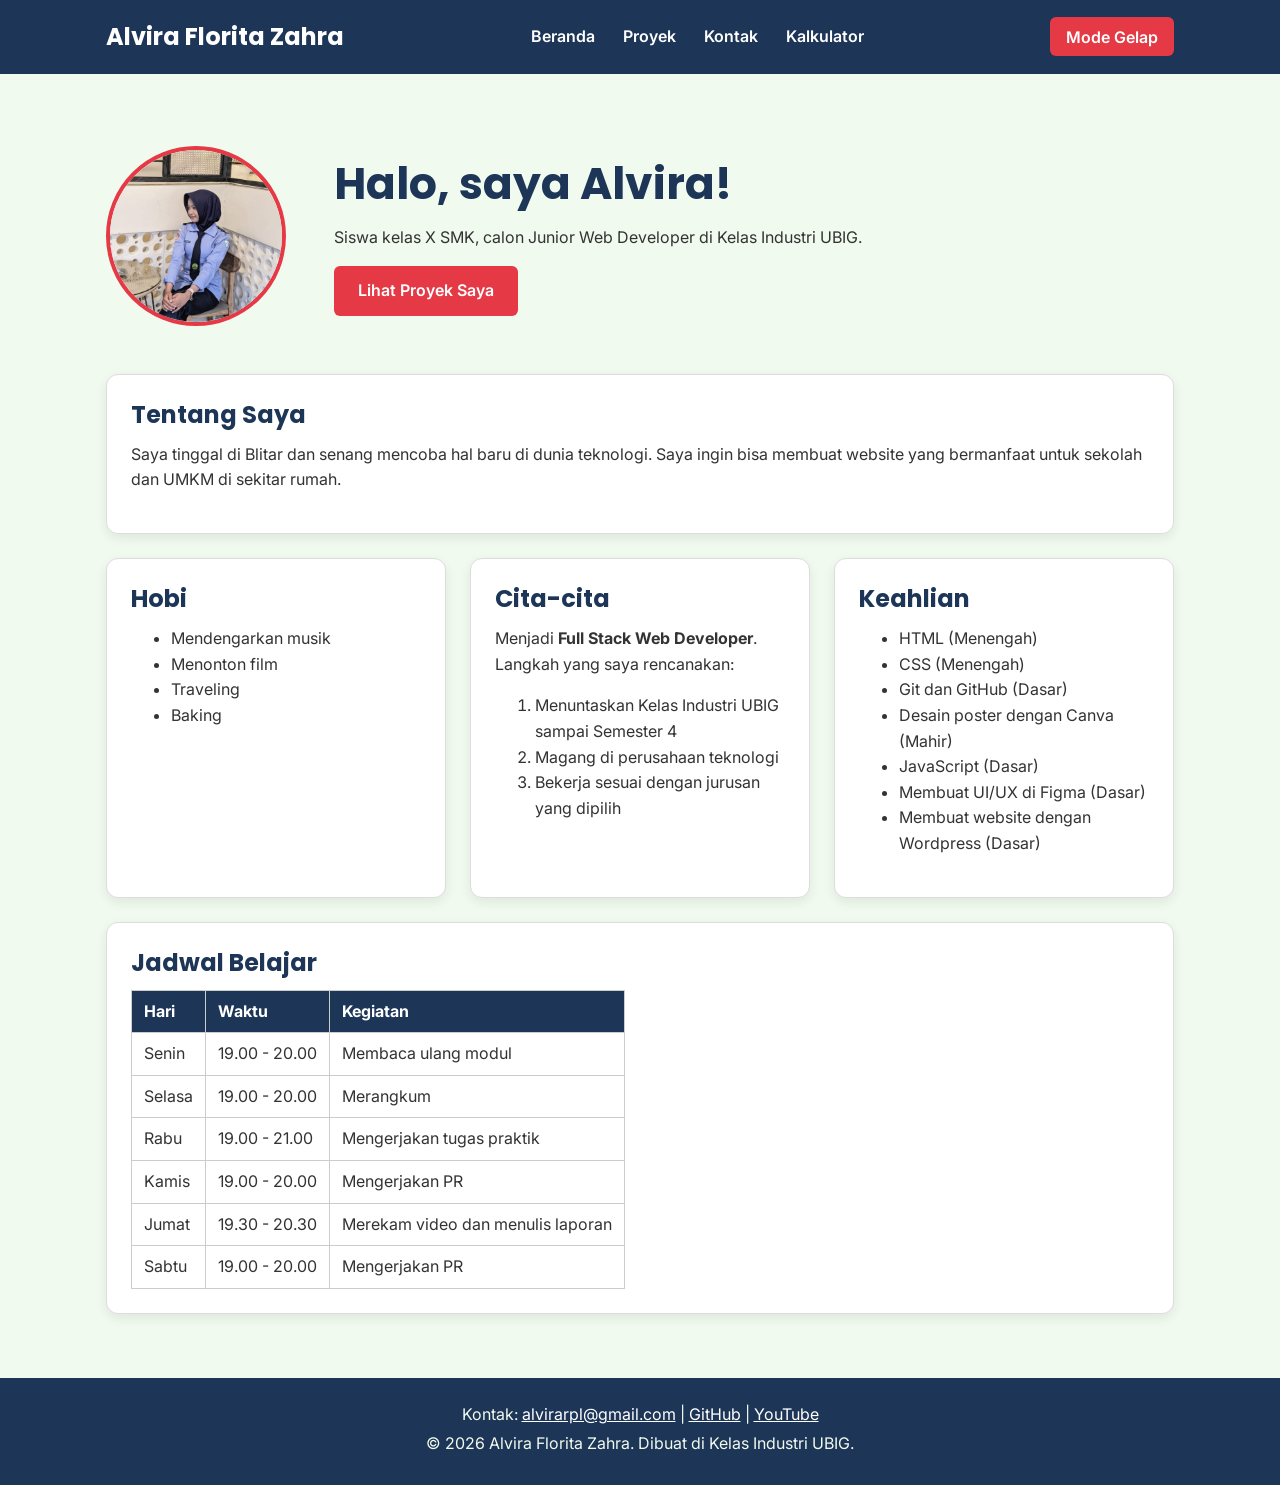
==== commit f8c249b4: "feat: improve skill section" ====
--- a/index.html
+++ b/index.html
@@ -83,19 +83,6 @@
         <section class="kartu">
           <h2>Keahlian</h2>
           <ul id="daftar-skill"></ul>
-          <p id="jumlah-skill"></p>
-          <div class="tambah-skill">
-            <p id="skill-baru">Keahlian baru</p>
-            <p id="level-baru">Level</p>
-            <select id="level-baru">
-              <var id="level-baru" name="level-baru">
-                <option value="pemula">Pemula</option>
-                <option value="menengah">Menengah</option>
-                <option value="mahir">Mahir</option>
-            </select>
-            <button id="tombol-skill">Tambah Keahlian</button>
-            <p id="pesan-skill" class="keterangan"></p>
-          </div>
         </section>
 
         <section class="kartu">
